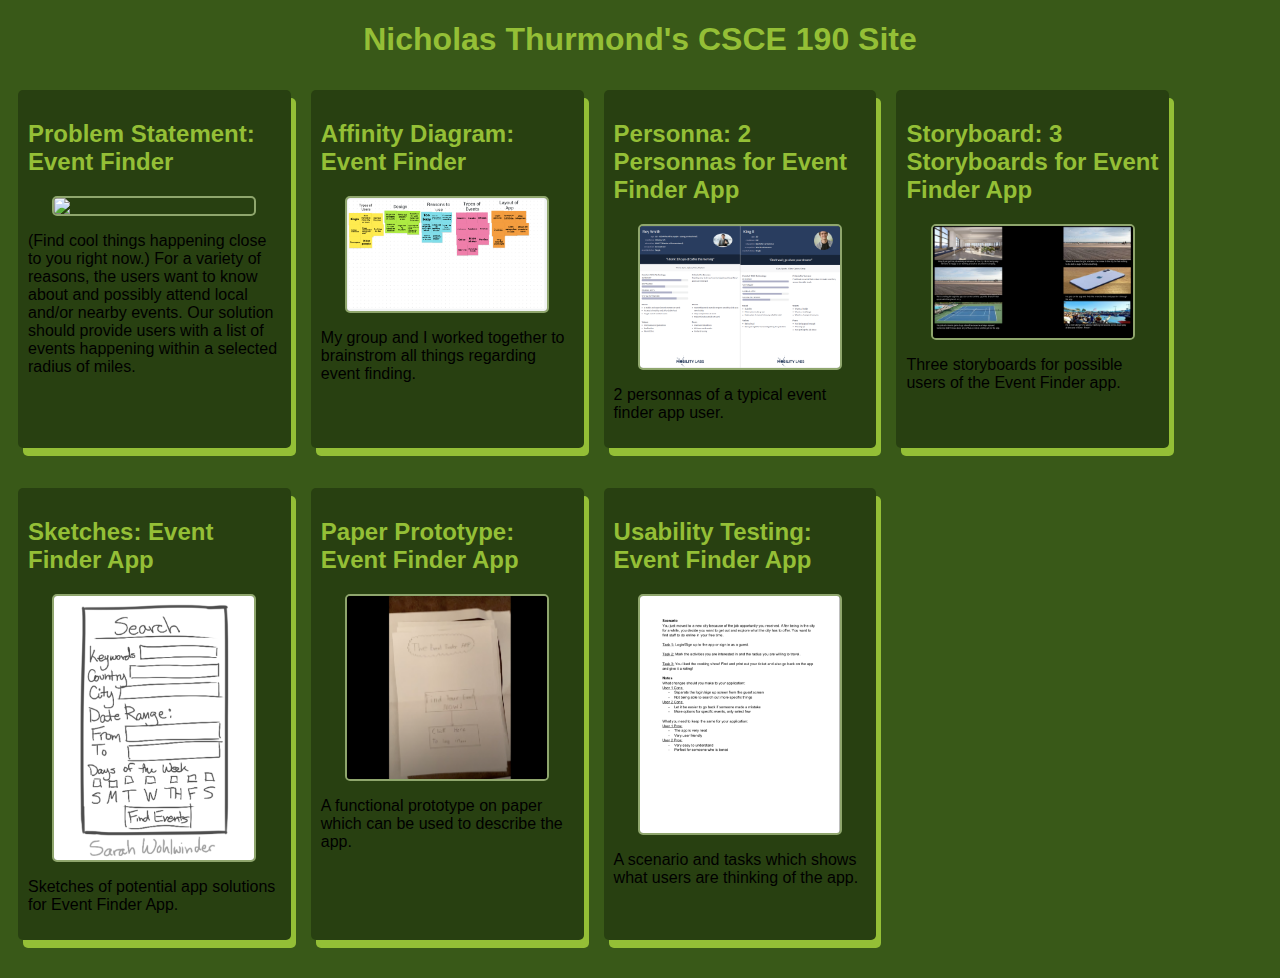
==== index.html @ 3f6249a6 "Add files via upload" ====
<!DOCTYPE html>
<html>
    <head>
        <title>CSCE 190: Nicholas Thurmond II</title>
        <link rel="stylesheet" href="styles.css">
    </head>
    <body>
        <h1>Nicholas Thurmond's CSCE 190 Site</h1>

        <div class="assignments">
            <!--Problem Statement Assignment-->
            <section class="assignment">
                <a href="files/problemstatement.pdf"><h2>Problem Statement: Event Finder</h2></a>
                <a href="files/problemstatement.pdf"><img src="images/problemstatement.png"></a>
                <p>
                    (Find cool things happening close to you right now.) For a variety of reasons, the users want to know about and possibly attend local and/or nearby events. Our solution should provide users with a list of events happening within a selected radius of miles.
                </p>
            </section>

            <!--Affinity Diagram Assignment-->
            <section class="assignment">
                <a href="files/Affinity-Diagram.pdf"><h2>Affinity Diagram: Event Finder</h2></a>
                <a href="files/Affinity-Diagram.pdf"><img src="Images/Affinity Diagram Event Finder.png"></a>
                <p>
                    My group and I worked together to brainstrom all things regarding event finding.
                </p>
            </section>

            <!--Personna Assignment-->
            <section class="assignment">
                <a href="files/personas.pdf"><h2>Personna: 2 Personnas for Event Finder App</h2></a>
                <a href="files/personas.pdf"><img src="Images/personas.png"></a>
                <p>
                    2 personnas of a typical event finder app user.
                </p>
            </section>

            <!--Storyboard Assignment-->
            <section class="assignment">
                <a href="files/Story-board.pdf"><h2>Storyboard: 3 Storyboards for Event Finder App</h2></a>
                <a href="files/Story-board.pdf"><img src="Images/Story-Board.png"></a>
                <p>
                    Three storyboards for possible users of the Event Finder app.
                </p>
            </section>

            <!--Sketching Assignment-->
            <section class="assignment">
                <a href="files/Sketches.pdf"><h2>Sketches: Event Finder App</h2></a>
                <a href="files/Sketches.pdf"><img src="Images/Sketch.png"></a>
                <p>
                    Sketches of potential app solutions for Event Finder App.
                </p>
            </section>

            <!--Paper Prototype Assignment-->
            <section class="assignment">
                <a href="https://youtu.be/yGOksYHfxl0"><h2>Paper Prototype: Event Finder App</h2></a>
                <a href="https://youtu.be/yGOksYHfxl0"><img src="Images/Paper Prototype.png"></a>
                <p>
                    A functional prototype on paper which can be used to describe the app.
                </p>
            </section>

            <!--Usability Testing Script Assignment-->
            <section class="assignment">
                <a href="files/UsabilityTest.pdf"><h2>Usability Testing: Event Finder App</h2></a>
                <a href="files/UsabilityTest.pdf"><img src="Images/Usability Test.png"></a>
                <p>
                    A scenario and tasks which shows what users are thinking of the app.
                </p>
                </section>
            </section>
        </div>
    </body>
</html>
---- styles.css ----
body {
     background: #395918;
     font-family:Arial, Helvetica, sans-serif
 }

 .assignments {
     display:flex;
     flex-wrap:wrap;
 }
 
 .assignment {
     width:20%;
     padding:10px;
     margin:10px;
     margin-bottom: 30px;
     background:#284011;
     border-radius:5px;
     box-shadow: 5px 8px #94BF36;
 }

 .assignment img {
     width:200px;
     border: 2px solid #8FA66D;
     margin-right:20px;
     border-radius:5px;
     display:block;
     margin:auto;
 }
 h1{
     color: #94BF36;
     text-align:center;
 }

 a {
     text-decoration:none;
     color:#94BF36;
 }


 .assignment a:hover {
     color:#395918;
 }
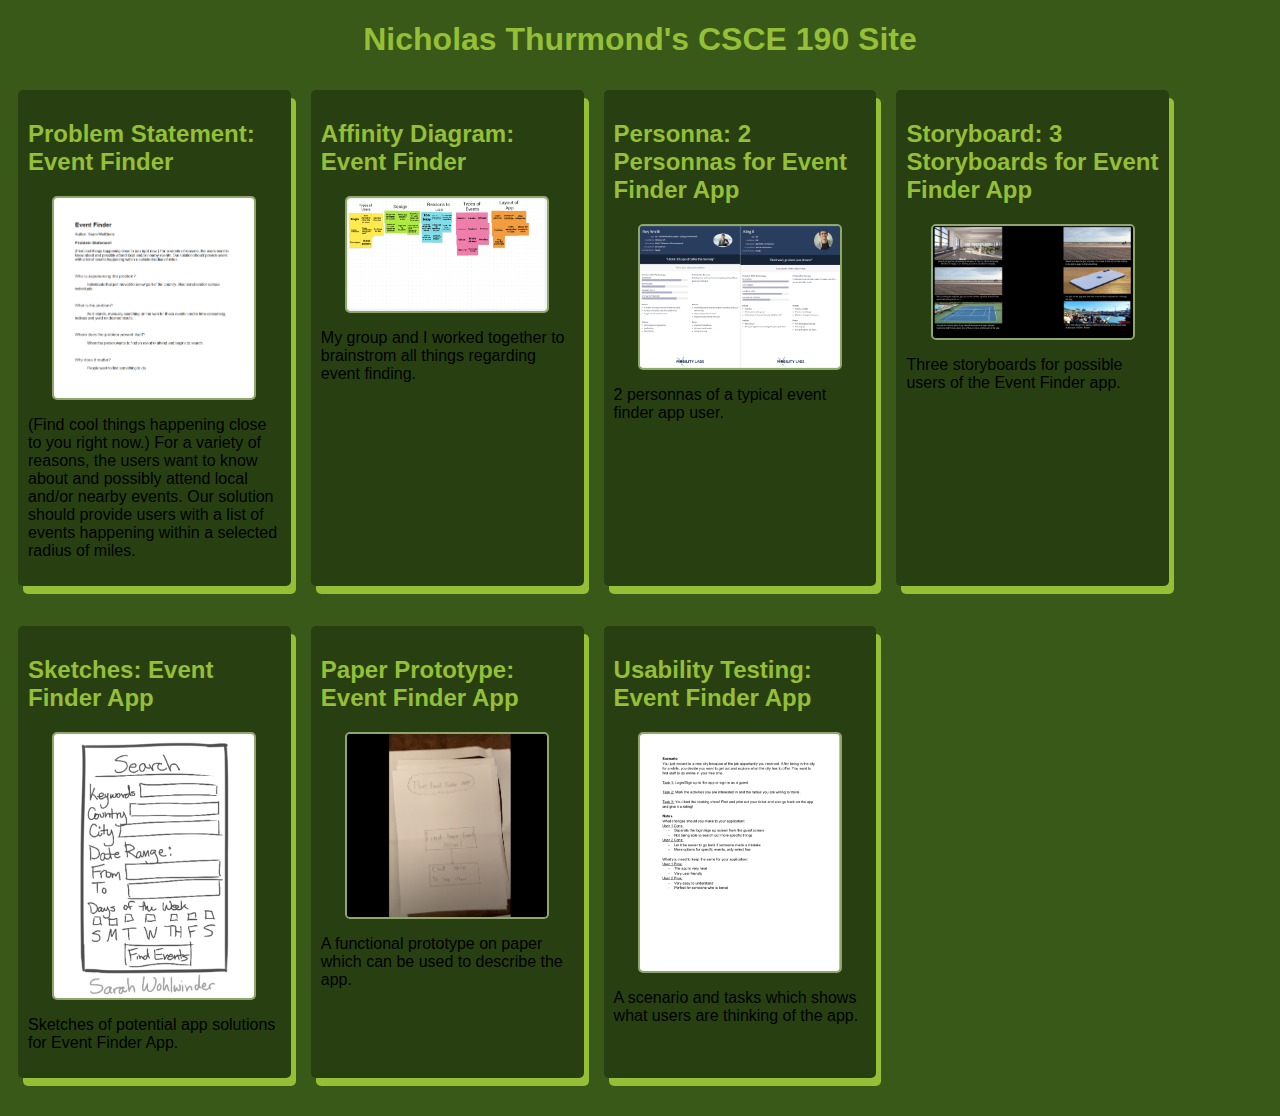
==== commit cd704d5c: "Add files via upload" ====
--- a/index.html
+++ b/index.html
@@ -11,7 +11,7 @@
             <!--Problem Statement Assignment-->
             <section class="assignment">
                 <a href="files/problemstatement.pdf"><h2>Problem Statement: Event Finder</h2></a>
-                <a href="files/problemstatement.pdf"><img src="images/problemstatement.png"></a>
+                <a href="files/problemstatement.pdf"><img src="Images/ProblemStatementt.png"></a>
                 <p>
                     (Find cool things happening close to you right now.) For a variety of reasons, the users want to know about and possibly attend local and/or nearby events. Our solution should provide users with a list of events happening within a selected radius of miles.
                 </p>
--- a/styles.css
+++ b/styles.css
@@ -1,42 +1,42 @@
- body {
-     background: #395918;
-     font-family:Arial, Helvetica, sans-serif
- }
+body {
+    background: #395918;
+    font-family:Arial, Helvetica, sans-serif
+}
 
- .assignments {
-     display:flex;
-     flex-wrap:wrap;
- }
- 
- .assignment {
-     width:20%;
-     padding:10px;
-     margin:10px;
-     margin-bottom: 30px;
-     background:#284011;
-     border-radius:5px;
-     box-shadow: 5px 8px #94BF36;
- }
+.assignments {
+    display:flex;
+    flex-wrap:wrap;
+}
 
- .assignment img {
-     width:200px;
-     border: 2px solid #8FA66D;
-     margin-right:20px;
-     border-radius:5px;
-     display:block;
-     margin:auto;
- }
- h1{
-     color: #94BF36;
-     text-align:center;
- }
+.assignment {
+    width:20%;
+    padding:10px;
+    margin:10px;
+    margin-bottom: 30px;
+    background:#284011;
+    border-radius:5px;
+    box-shadow: 5px 8px #94BF36;
+}
 
- a {
-     text-decoration:none;
-     color:#94BF36;
- }
+.assignment img {
+    width:200px;
+    border: 2px solid #8FA66D;
+    margin-right:20px;
+    border-radius:5px;
+    display:block;
+    margin:auto;
+}
+h1{
+    color: #94BF36;
+    text-align:center;
+}
+
+a {
+    text-decoration:none;
+    color:#94BF36;
+}
 
 
- .assignment a:hover {
-     color:#395918;
- }+.assignment a:hover {
+    color:#395918;
+}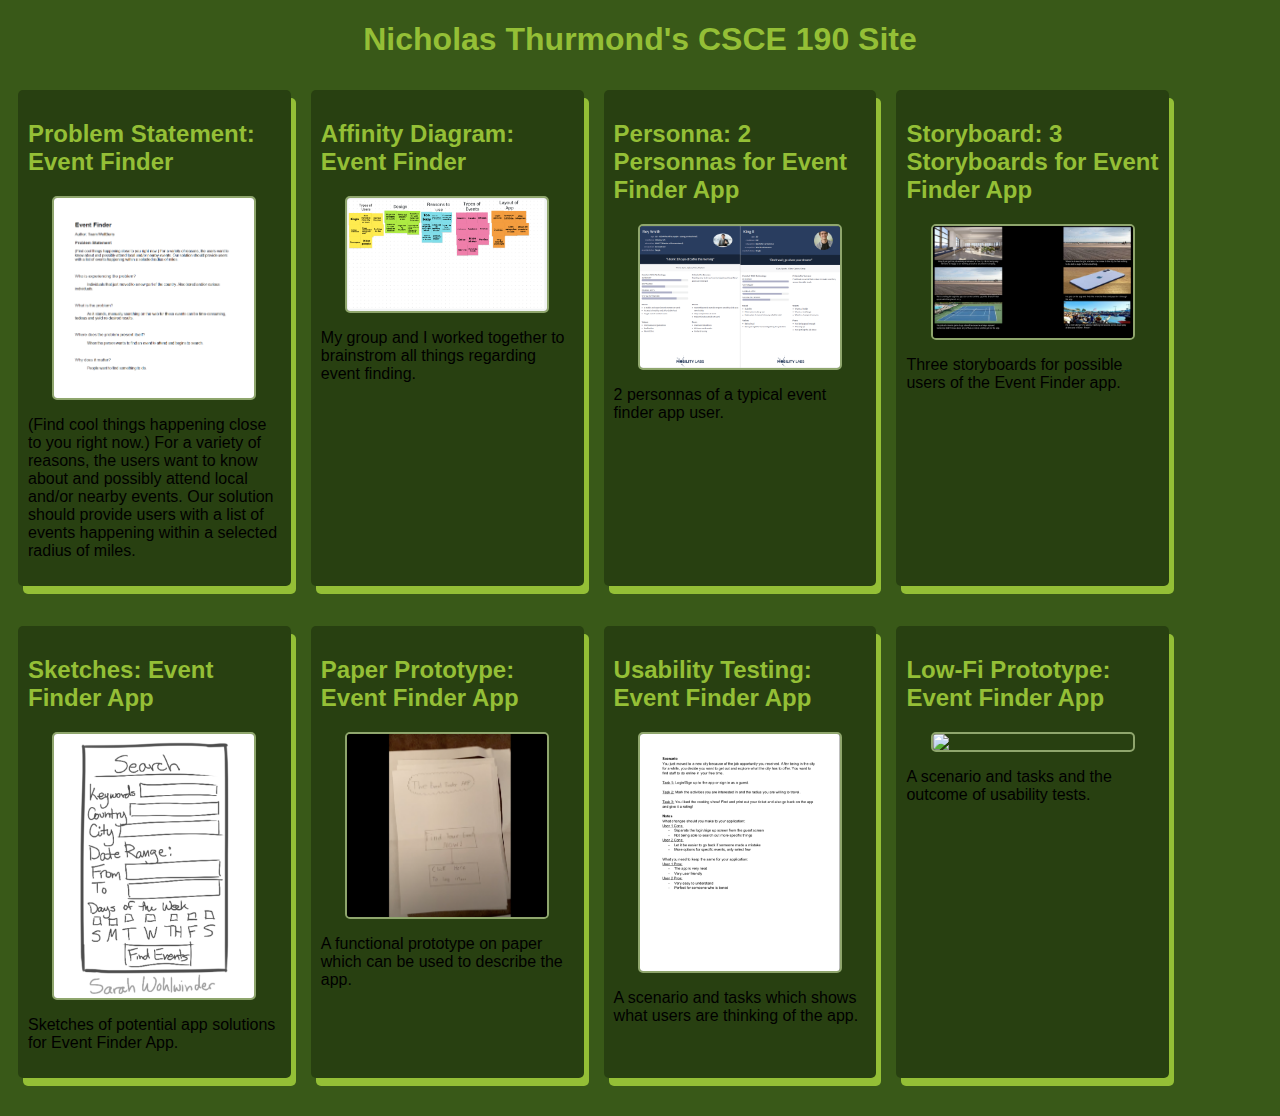
==== commit 0de68e86: "Add files via upload" ====
--- a/index.html
+++ b/index.html
@@ -69,7 +69,15 @@
                 <p>
                     A scenario and tasks which shows what users are thinking of the app.
                 </p>
-                </section>
+            </section>
+
+            <!--Usability Testing Script Assignment-->
+            <section class="assignment">
+                <a href="files/Low Fi Prototype/index.html"><h2>Low-Fi Prototype: Event Finder App</h2></a>
+                <a href="files/Low Fi Prototype/index.html"><img src="Images/Low Fi Prototype.png"></a>
+                <p>
+                    A scenario and tasks and the outcome of usability tests.
+                <p>
             </section>
         </div>
     </body>
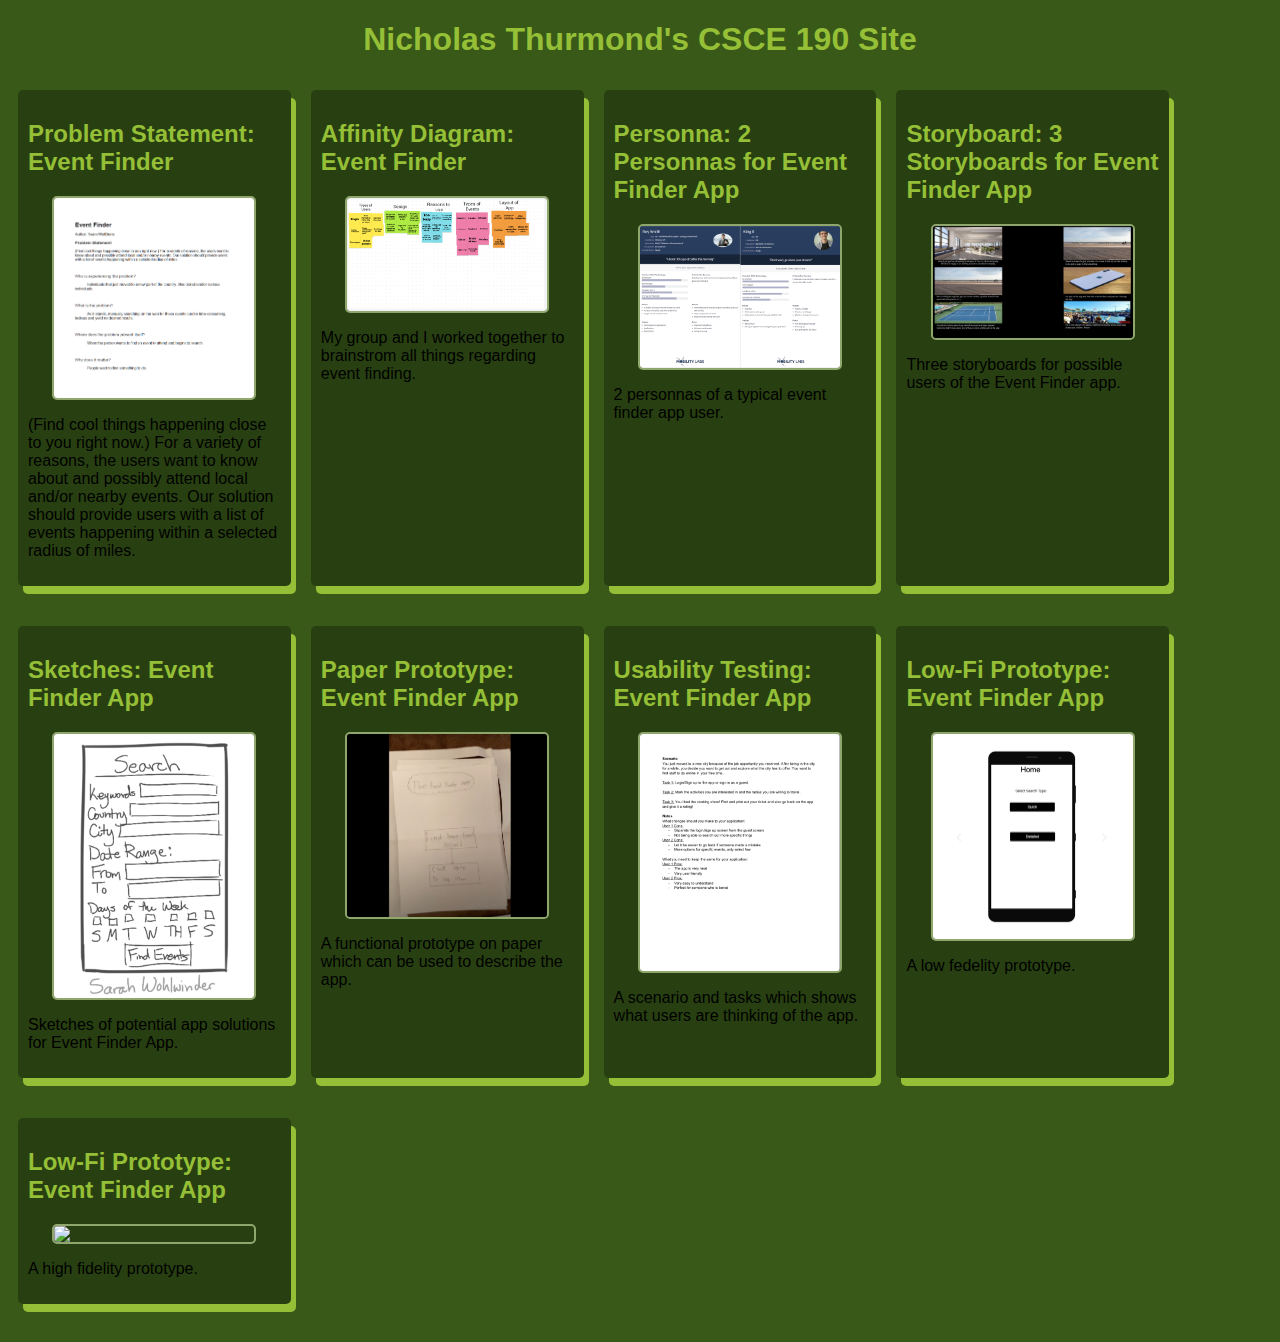
==== commit 8f09e093: "Add files via upload" ====
--- a/index.html
+++ b/index.html
@@ -71,12 +71,21 @@
                 </p>
             </section>
 
-            <!--Usability Testing Script Assignment-->
+            <!--Low-Fi Prototype Assignment-->
             <section class="assignment">
-                <a href="files/Low Fi Prototype/index.html"><h2>Low-Fi Prototype: Event Finder App</h2></a>
-                <a href="files/Low Fi Prototype/index.html"><img src="Images/Low Fi Prototype.png"></a>
+                <a href="files/Low Fi Prototype/frame.html"><h2>Low-Fi Prototype: Event Finder App</h2></a>
+                <a href="files/Low Fi Prototype/frame.html"><img src="Images/Low Fi Prototype.png"></a>
                 <p>
-                    A scenario and tasks and the outcome of usability tests.
+                    A low fedelity prototype.
+                <p>
+            </section>
+
+            <!--Hi-Fi Prototype Assignment-->
+            <section class="assignment">
+                <a href="files/Hi Fi Prototype/frame.html"><h2>Low-Fi Prototype: Event Finder App</h2></a>
+                <a href="files/Hi Fi Prototype/frame.html"><img src="Images/Hi Fi prototype.png"></a>
+                <p>
+                    A high fidelity prototype.
                 <p>
             </section>
         </div>
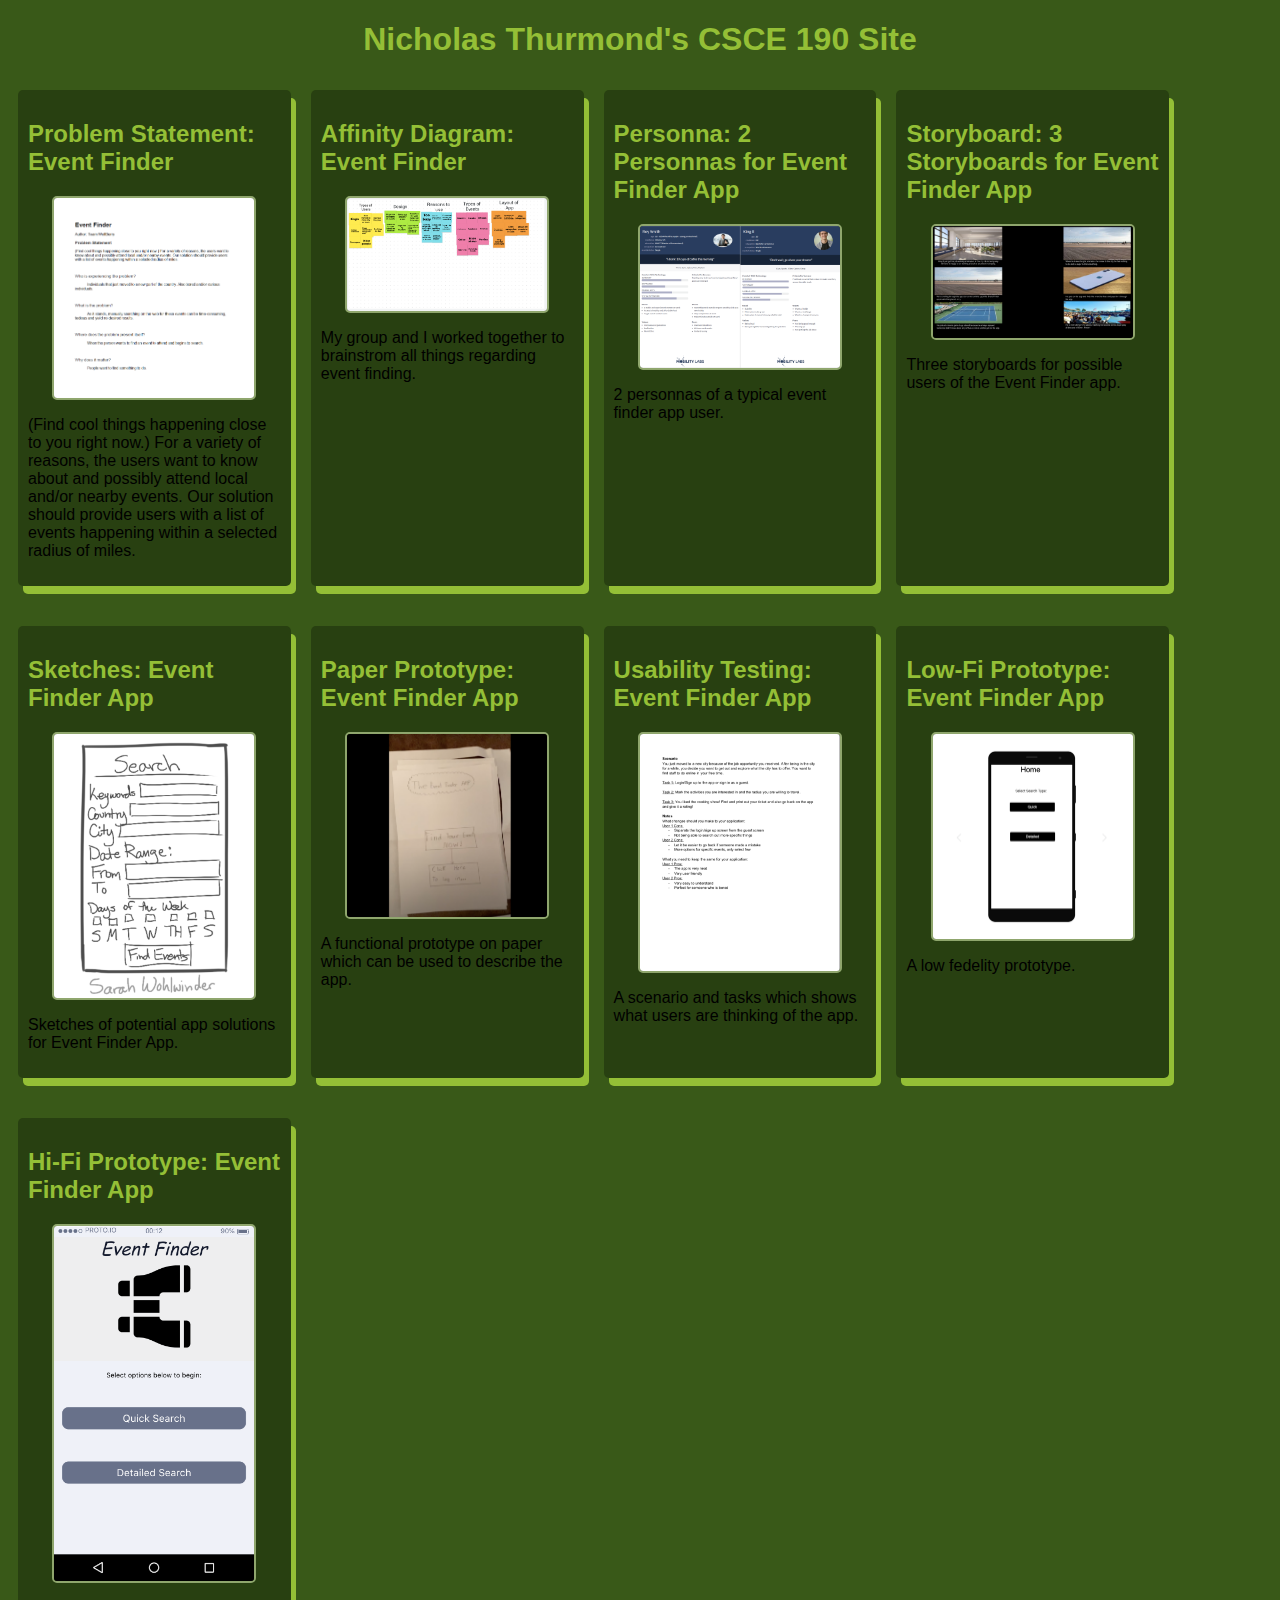
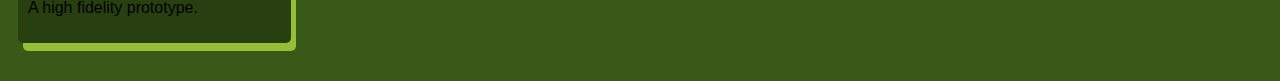
==== commit d49db30f: "Add files via upload" ====
--- a/index.html
+++ b/index.html
@@ -82,7 +82,7 @@
 
             <!--Hi-Fi Prototype Assignment-->
             <section class="assignment">
-                <a href="files/Hi Fi Prototype/frame.html"><h2>Low-Fi Prototype: Event Finder App</h2></a>
+                <a href="files/Hi Fi Prototype/frame.html"><h2>Hi-Fi Prototype: Event Finder App</h2></a>
                 <a href="files/Hi Fi Prototype/frame.html"><img src="Images/Hi Fi prototype.png"></a>
                 <p>
                     A high fidelity prototype.
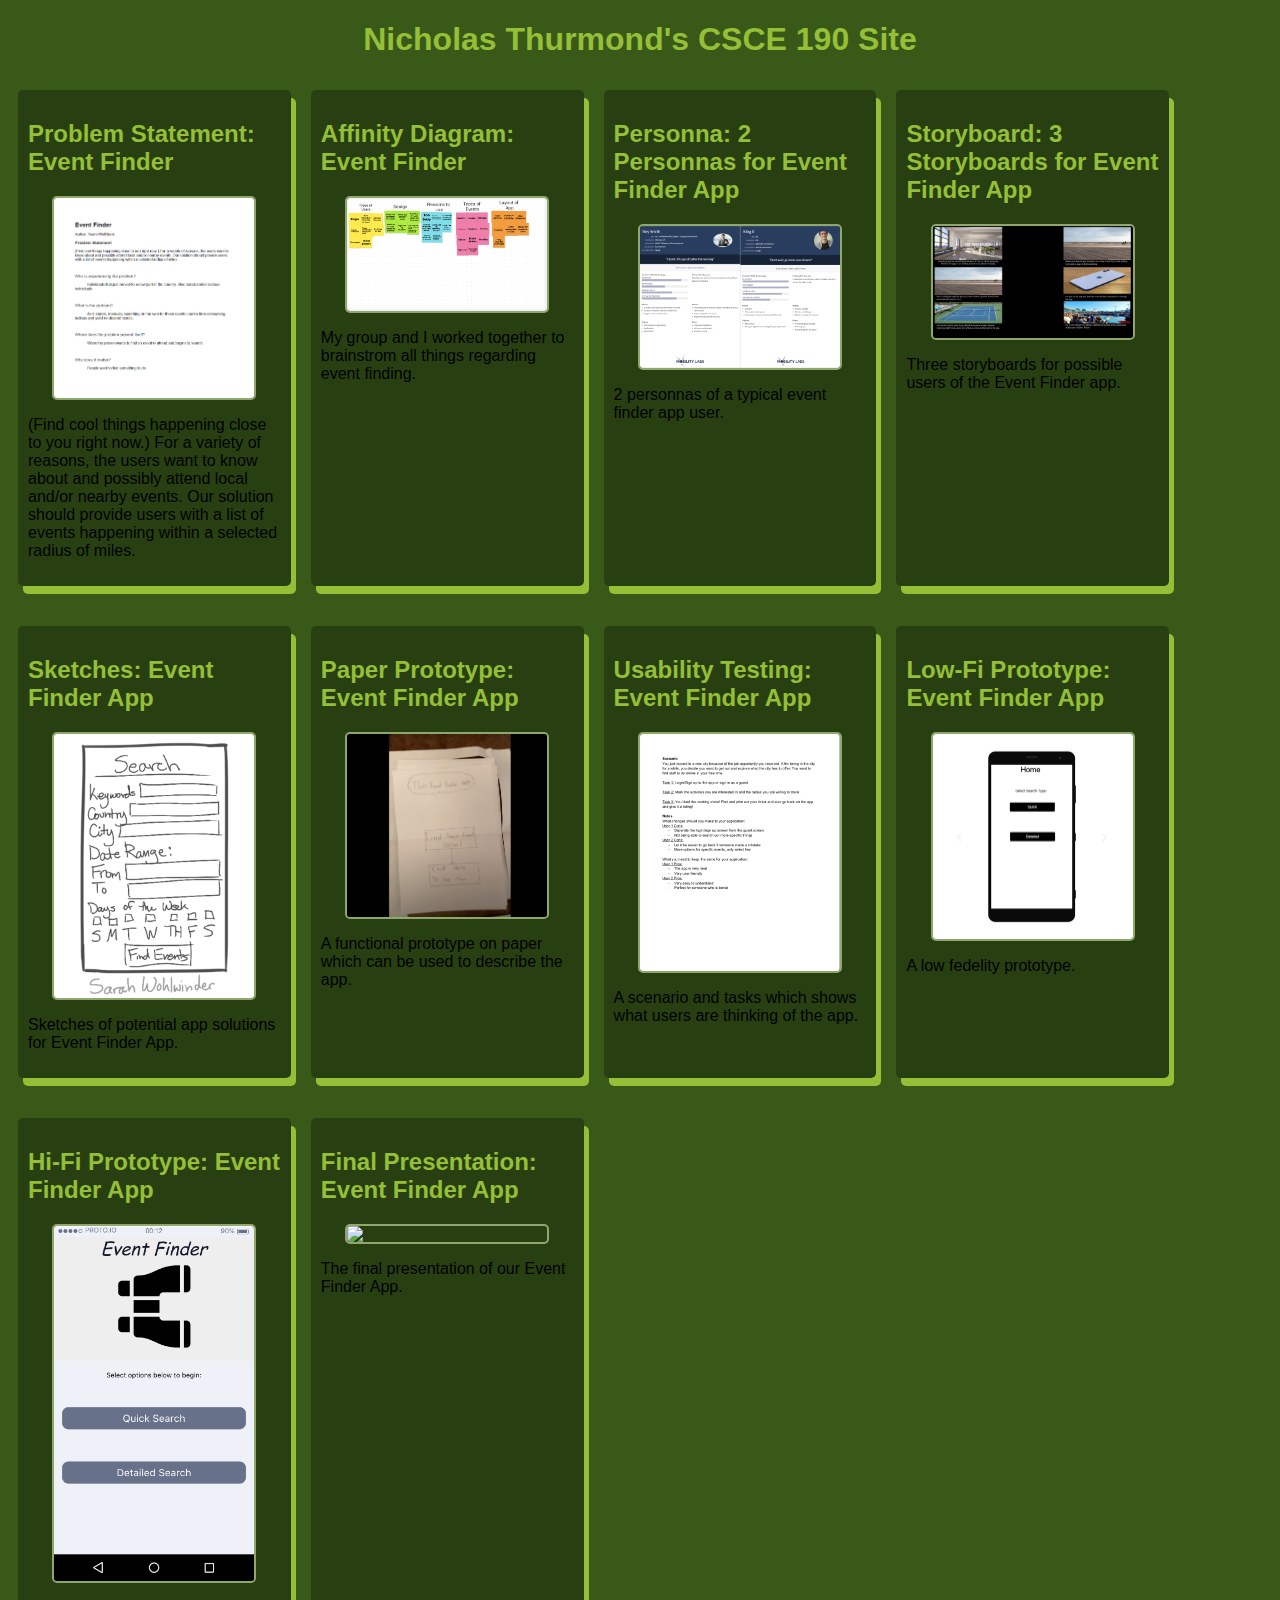
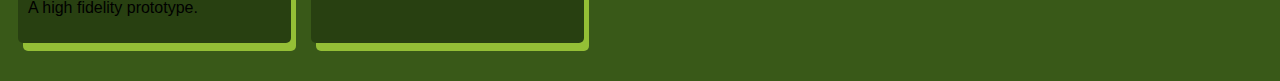
==== commit 1b0319f1: "Add files via upload" ====
--- a/index.html
+++ b/index.html
@@ -88,6 +88,15 @@
                     A high fidelity prototype.
                 <p>
             </section>
+
+            <!--Hi-Fi Prototype Presentation Assignment-->
+            <section class="assignment">
+                <a href="https://youtu.be/o_J0Y0LZGLM"><h2>Final Presentation: Event Finder App</h2></a>
+                <a href="https://youtu.be/o_J0Y0LZGLM"><img src="Images/Final Presentation.png"></a>
+                <p>
+                    The final presentation of our Event Finder App.
+                <p>
+            </section>
         </div>
     </body>
 </html>